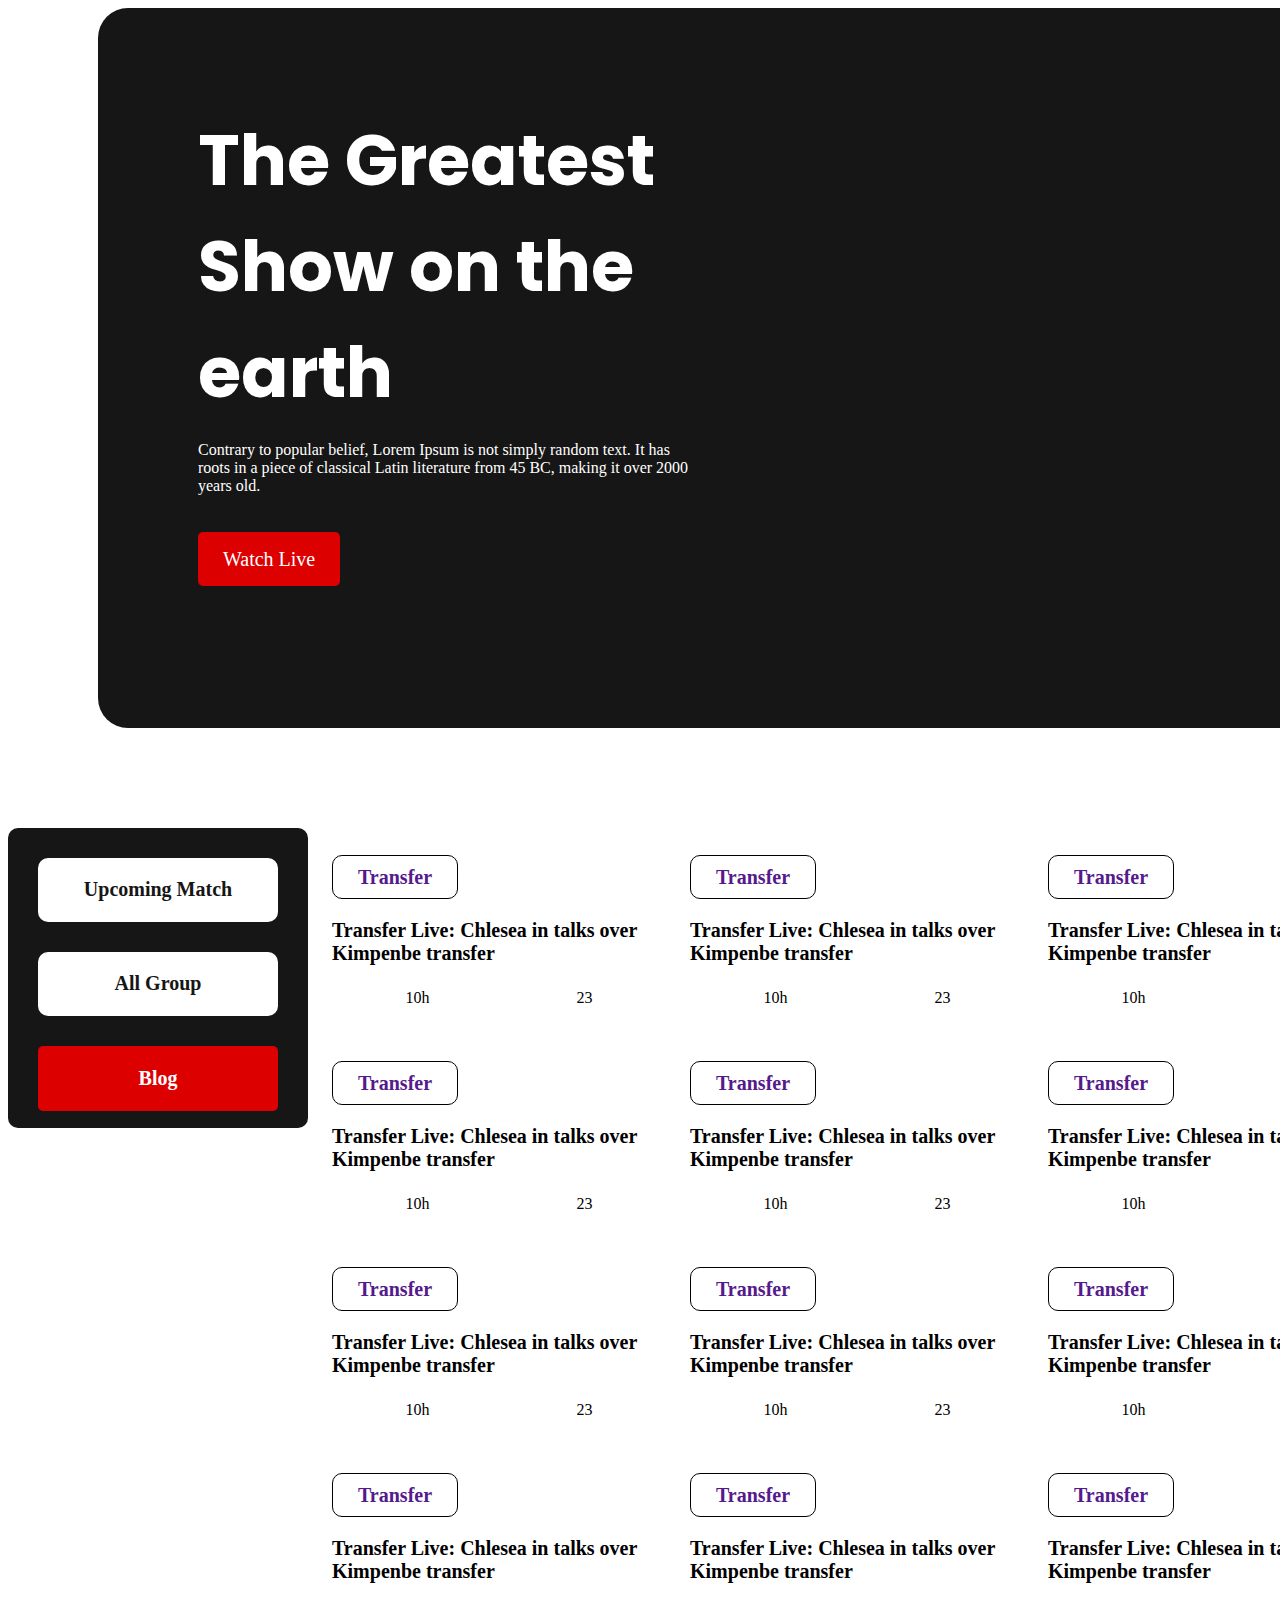
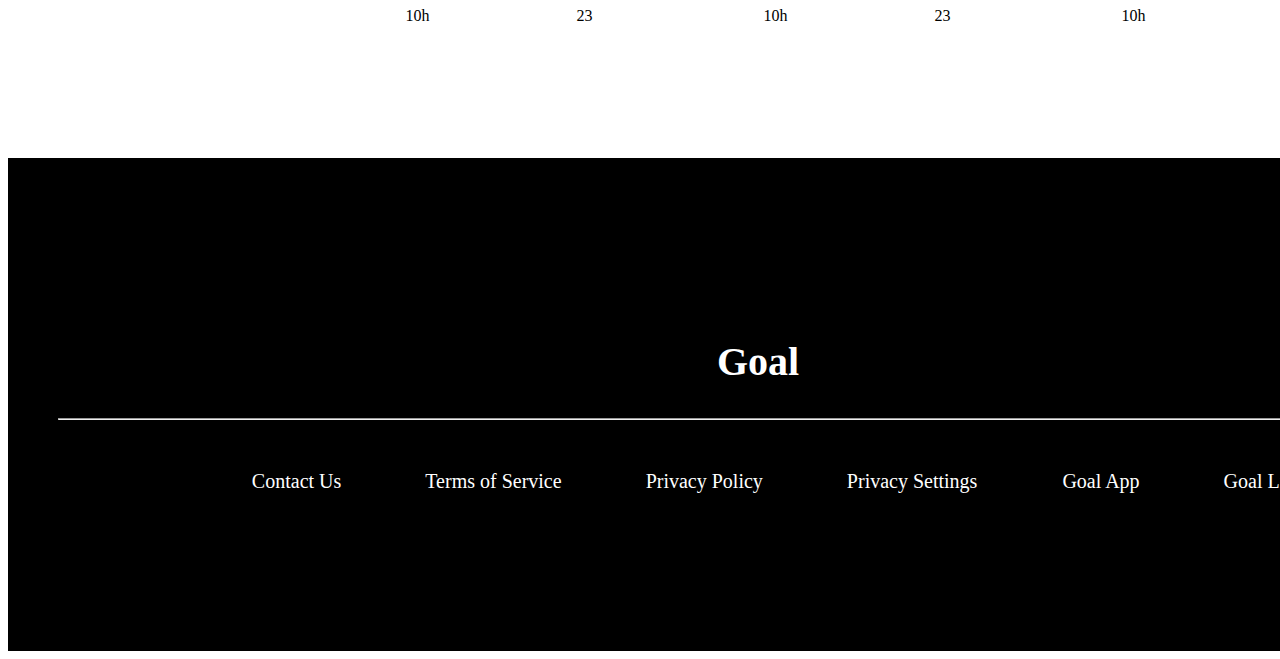
==== index.html @ fb4a3800 "done commit" ====
<!DOCTYPE html>
<html lang="en">

<head>
    <meta charset="UTF-8">
    <meta http-equiv="X-UA-Compatible" content="IE=edge">
    <meta name="viewport" content="width=device-width, initial-scale=1.0">
    <title>FIFA World Cup Qatar 2022™ </title>

    <!-- css link  -->
    <link rel="stylesheet" href="style.css">

    <!-- fontawesome  -->
    <script src="https://kit.fontawesome.com/a2f4f5e2c4.js" crossorigin="anonymous"></script>
</head>

<body>
    <header></header>
    <main>
        <!-- 1st container -->
        <section class="container">
            <div class="banner">
                <div class="banner-info">
                    <h2 class="banner-title">The Greatest Show on the earth</h2>
                    <p class="banner-details">Contrary to popular belief, Lorem Ipsum is not simply
                        random text. It has roots in a piece of classical Latin literature from 45 BC, making it over
                        2000 years old.</p><br>
                    <div><a class="banner-button" href="">Watch Live </a></div>
                </div>
                <div class="banner-image">
                    <img src="images/Banner Image.png" alt="">
                </div>
            </div>
        </section>

        <!-- blogs starts -->
        <section class="container">
            <div class="section-header">
                <div class="section-info">
                    <div class="group-section"><a class="match-button" href="index2.html">Upcoming Match</a>
                    </div>
                    <div class="group-section"><a class="match-button" href="">All Group</a></div>
                    <div class="group-section"><a id="blog-butt" href="">Blog</a></div>

                </div>
                <div class="blogs">
                    <div class="blog">
                        <div class="blog-image"><img src="images/Blog Image.png" alt=""></div>
                        <div><a class="blog-button" href="">Transfer</a></div>

                        <p class="blog-info">Transfer Live: Chlesea in talks over Kimpenbe transfer</p>
                        <div class="blog-details">
                            <div><i class="fa-regular fa-clock"></i>
                                <span>10h</span>
                            </div>
                            <div>
                                <i class="fa-regular fa-comment-dots"></i><span> 23</span>
                            </div>
                        </div>
                    </div>
                    <div class="blog">
                        <div class="blog-image"><img src="images/Blog Image.png" alt=""></div>
                        <div><a class="blog-button" href="">Transfer</a></div>

                        <p class="blog-info">Transfer Live: Chlesea in talks over Kimpenbe transfer</p>
                        <div class="blog-details">
                            <div><i class="fa-regular fa-clock"></i>
                                <span>10h</span>
                            </div>
                            <div>
                                <i class="fa-regular fa-comment-dots"></i><span> 23</span>
                            </div>
                        </div>
                    </div>
                    <div class="blog">
                        <div class="blog-image"><img src="images/Blog Image.png" alt=""></div>
                        <div><a class="blog-button" href="">Transfer</a></div>

                        <p class="blog-info">Transfer Live: Chlesea in talks over Kimpenbe transfer</p>
                        <div class="blog-details">
                            <div><i class="fa-regular fa-clock"></i>
                                <span>10h</span>
                            </div>
                            <div>
                                <i class="fa-regular fa-comment-dots"></i><span> 23</span>
                            </div>
                        </div>
                    </div>
                    <div class="blog">
                        <div class="blog-image"><img src="images/Blog Image.png" alt=""></div>
                        <div><a class="blog-button" href="">Transfer</a></div>

                        <p class="blog-info">Transfer Live: Chlesea in talks over Kimpenbe transfer</p>
                        <div class="blog-details">
                            <div><i class="fa-regular fa-clock"></i>
                                <span>10h</span>
                            </div>
                            <div>
                                <i class="fa-regular fa-comment-dots"></i><span> 23</span>
                            </div>
                        </div>
                    </div>
                    <div class="blog">
                        <div class="blog-image"><img src="images/Blog Image.png" alt=""></div>
                        <div><a class="blog-button" href="">Transfer</a></div>

                        <p class="blog-info">Transfer Live: Chlesea in talks over Kimpenbe transfer</p>
                        <div class="blog-details">
                            <div><i class="fa-regular fa-clock"></i>
                                <span>10h</span>
                            </div>
                            <div>
                                <i class="fa-regular fa-comment-dots"></i><span> 23</span>
                            </div>
                        </div>
                    </div>
                    <div class="blog">
                        <div class="blog-image"><img src="images/Blog Image.png" alt=""></div>
                        <div><a class="blog-button" href="">Transfer</a></div>

                        <p class="blog-info">Transfer Live: Chlesea in talks over Kimpenbe transfer</p>
                        <div class="blog-details">
                            <div><i class="fa-regular fa-clock"></i>
                                <span>10h</span>
                            </div>
                            <div>
                                <i class="fa-regular fa-comment-dots"></i><span> 23</span>
                            </div>
                        </div>
                    </div>
                    <div class="blog">
                        <div class="blog-image"><img src="images/Blog Image.png" alt=""></div>
                        <div><a class="blog-button" href="">Transfer</a></div>

                        <p class="blog-info">Transfer Live: Chlesea in talks over Kimpenbe transfer</p>
                        <div class="blog-details">
                            <div><i class="fa-regular fa-clock"></i>
                                <span>10h</span>
                            </div>
                            <div>
                                <i class="fa-regular fa-comment-dots"></i><span> 23</span>
                            </div>
                        </div>
                    </div>
                    <div class="blog">
                        <div class="blog-image"><img src="images/Blog Image.png" alt=""></div>
                        <div><a class="blog-button" href="">Transfer</a></div>

                        <p class="blog-info">Transfer Live: Chlesea in talks over Kimpenbe transfer</p>
                        <div class="blog-details">
                            <div><i class="fa-regular fa-clock"></i>
                                <span>10h</span>
                            </div>
                            <div>
                                <i class="fa-regular fa-comment-dots"></i><span> 23</span>
                            </div>
                        </div>
                    </div>
                    <div class="blog">
                        <div class="blog-image"><img src="images/Blog Image.png" alt=""></div>
                        <div><a class="blog-button" href="">Transfer</a></div>

                        <p class="blog-info">Transfer Live: Chlesea in talks over Kimpenbe transfer</p>
                        <div class="blog-details">
                            <div><i class="fa-regular fa-clock"></i>
                                <span>10h</span>
                            </div>
                            <div>
                                <i class="fa-regular fa-comment-dots"></i><span> 23</span>
                            </div>
                        </div>
                    </div>
                    <div class="blog">
                        <div class="blog-image"><img src="images/Blog Image.png" alt=""></div>
                        <div><a class="blog-button" href="">Transfer</a></div>

                        <p class="blog-info">Transfer Live: Chlesea in talks over Kimpenbe transfer</p>
                        <div class="blog-details">
                            <div><i class="fa-regular fa-clock"></i>
                                <span>10h</span>
                            </div>
                            <div>
                                <i class="fa-regular fa-comment-dots"></i><span> 23</span>
                            </div>
                        </div>
                    </div>
                    <div class="blog">
                        <div class="blog-image"><img src="images/Blog Image.png" alt=""></div>
                        <div><a class="blog-button" href="">Transfer</a></div>

                        <p class="blog-info">Transfer Live: Chlesea in talks over Kimpenbe transfer</p>
                        <div class="blog-details">
                            <div><i class="fa-regular fa-clock"></i>
                                <span>10h</span>
                            </div>
                            <div>
                                <i class="fa-regular fa-comment-dots"></i><span> 23</span>
                            </div>
                        </div>
                    </div>
                    <div class="blog">
                        <div class="blog-image"><img src="images/Blog Image.png" alt=""></div>
                        <div><a class="blog-button" href="">Transfer</a></div>

                        <p class="blog-info">Transfer Live: Chlesea in talks over Kimpenbe transfer</p>
                        <div class="blog-details">
                            <div><i class="fa-regular fa-clock"></i>
                                <span>10h</span>
                            </div>
                            <div>
                                <i class="fa-regular fa-comment-dots"></i><span> 23</span>
                            </div>
                        </div>
                    </div>





                </div>
            </div>


        </section>
        <section class="container">
            <footer class="footer-section">
                <h2 class="footer-title">Goal</h2>
                <hr>
                <div>
                    <ul class="footer-list">
                        <li>Contact Us</li>
                        <li>Terms of Service</li>
                        <li>Privacy Policy</li>
                        <li> Privacy Settings </li>
                        <li>Goal App</li>
                        <li> Goal Live</li>
                    </ul>
                </div>
                <div class="social-icon">
                    <i class="fa-brands fa-facebook-f"></i>
                    <i class="fa-brands fa-instagram"></i>
                    <i class="fa-brands fa-twitter-square"></i>
                </div>
            </footer>
        </section>
    </main>
</body>

</html>
---- style.css ----
/* google font */
@import url('https://fonts.googleapis.com/css2?family=Poppins:wght@400;500&family=Raleway:ital,wght@1,700&family=Trispace:wght@600&display=swap');

/* banner style */

main {
    margin: 0;
    padding: 0;
    width: 1500px;
}

/* 1st container */
.container {
    display: flex;
    justify-content: center;
}

.banner {
    display: flex;
    width: 1320px;
    height: 720px;
    background: #161616;
    border-radius: 30px;
}

.banner-info {
    margin: 100px 0px 100px 100px;
    width: 500px;
}

.banner-title {
    font-family: 'Poppins', sans-serif;
    font-weight: 700;
    color: #FFFFFF;
    font-size: 70px;
    margin: 0;
}

.banner-details {
    color: #FFFFFF;
    font-size: 16px;
    font-weight: 400;
    margin-top: 15px;
    margin-bottom: 35px;
}

.banner-button {
    margin: 0;
    border-radius: 5px;
    padding: 16px 25px;
    background-color: #DD0000;
    text-decoration: none;
    color: #FFFFFF;
    font-size: 20px;
    font-weight: 400;
}

.fa-chevrons-right {
    color: #FFFFFF;
}

.banner-image {
    width: 600px;
    height: 700px;
    margin-top: 0;

}

.banner-image img {
    width: 100%;
}

/*--------------------------------
------------- section info ------*/
.section-header {
    width: 100%;
    display: flex;
    margin-top: 100px;
}

.section-info {
    width: 20%;
    height: 300px;
    background: #161616;
    border-radius: 10px;
    display: block;
    margin-right: 24px;
}

.group-section {
    height: 64px;
    background: white;
    border-radius: 10px;
    margin: 30px;
}

.match-button {
    margin: 0;
    border-radius: 5px;
    padding: 20px 20px;
    color: #161616;
    font-size: 20px;
    font-weight: 600;
    font-size: 20px;
    display: block;
    text-decoration: none;
    text-align: center;
}

#blog-butt {
    margin: 0;
    border-radius: 5px;
    padding: 21px 20px;
    color: #FFFFFF;
    background-color: #DD0000;
    font-size: 20px;
    font-weight: 600;
    font-size: 20px;
    display: block;
    text-decoration: none;
    text-align: center;
}




/* blogs start  */

.blogs {
    width: 70%;
    display: grid;
    justify-content: center;
    grid-template-columns: repeat(3, 1fr);
    gap: 24px;
}


.blog-image {
    margin-bottom: 20PX;
}

.blog-button {
    margin: 0;
    border-radius: 5px;
    padding: 10px 25px;
    text-decoration: none;
    font-size: 20px;
    font-weight: 700;
    width: 100px;
    height: 32px;
    border: 1px solid black;
    border-radius: 10px;
}

.blog-info {
    font-size: 20px;
    font-weight: 600;
    margin-top: 30px;
    margin-bottom: 20px;
}

.blog-details {
    display: flex;
    align-items: center;
    justify-content: space-around;
    font-size: 16px;
    font-weight: 400;
    height: 25px;
    width: 100%
}

/* ---------------footer section-------- */

.footer-section {
    width: 1600px;
    background-color: black;
    text-align: center;
    padding: 50px;
    margin-top: 130px;
    color: #FFFFFF;
}

.footer-title {
    font-size: 40px;
    margin-top: 130px;
}

.footer-list {
    list-style-type: none;
    display: block;
    margin: 50px 50px;
}

.footer-list li {
    display: inline;
    font-size: 20px;
    text-align: center;
    padding: 40px;
}

.fa-brands {
    color: #FFFFFF;
    padding: 30px;
    font-size: 50px;
    margin: 30px;
}


/* Upcoming match  */
.match-info {
    margin: 50px 30px;
}

.match-team {
    display: flex;
    width: 100%;
    margin-left: 30px;
}

.match-vs {
    margin: 20px;
}

.match-details {
    margin: 50px;
    text-align: center;
}


/* media queries */
/* mobile devices */
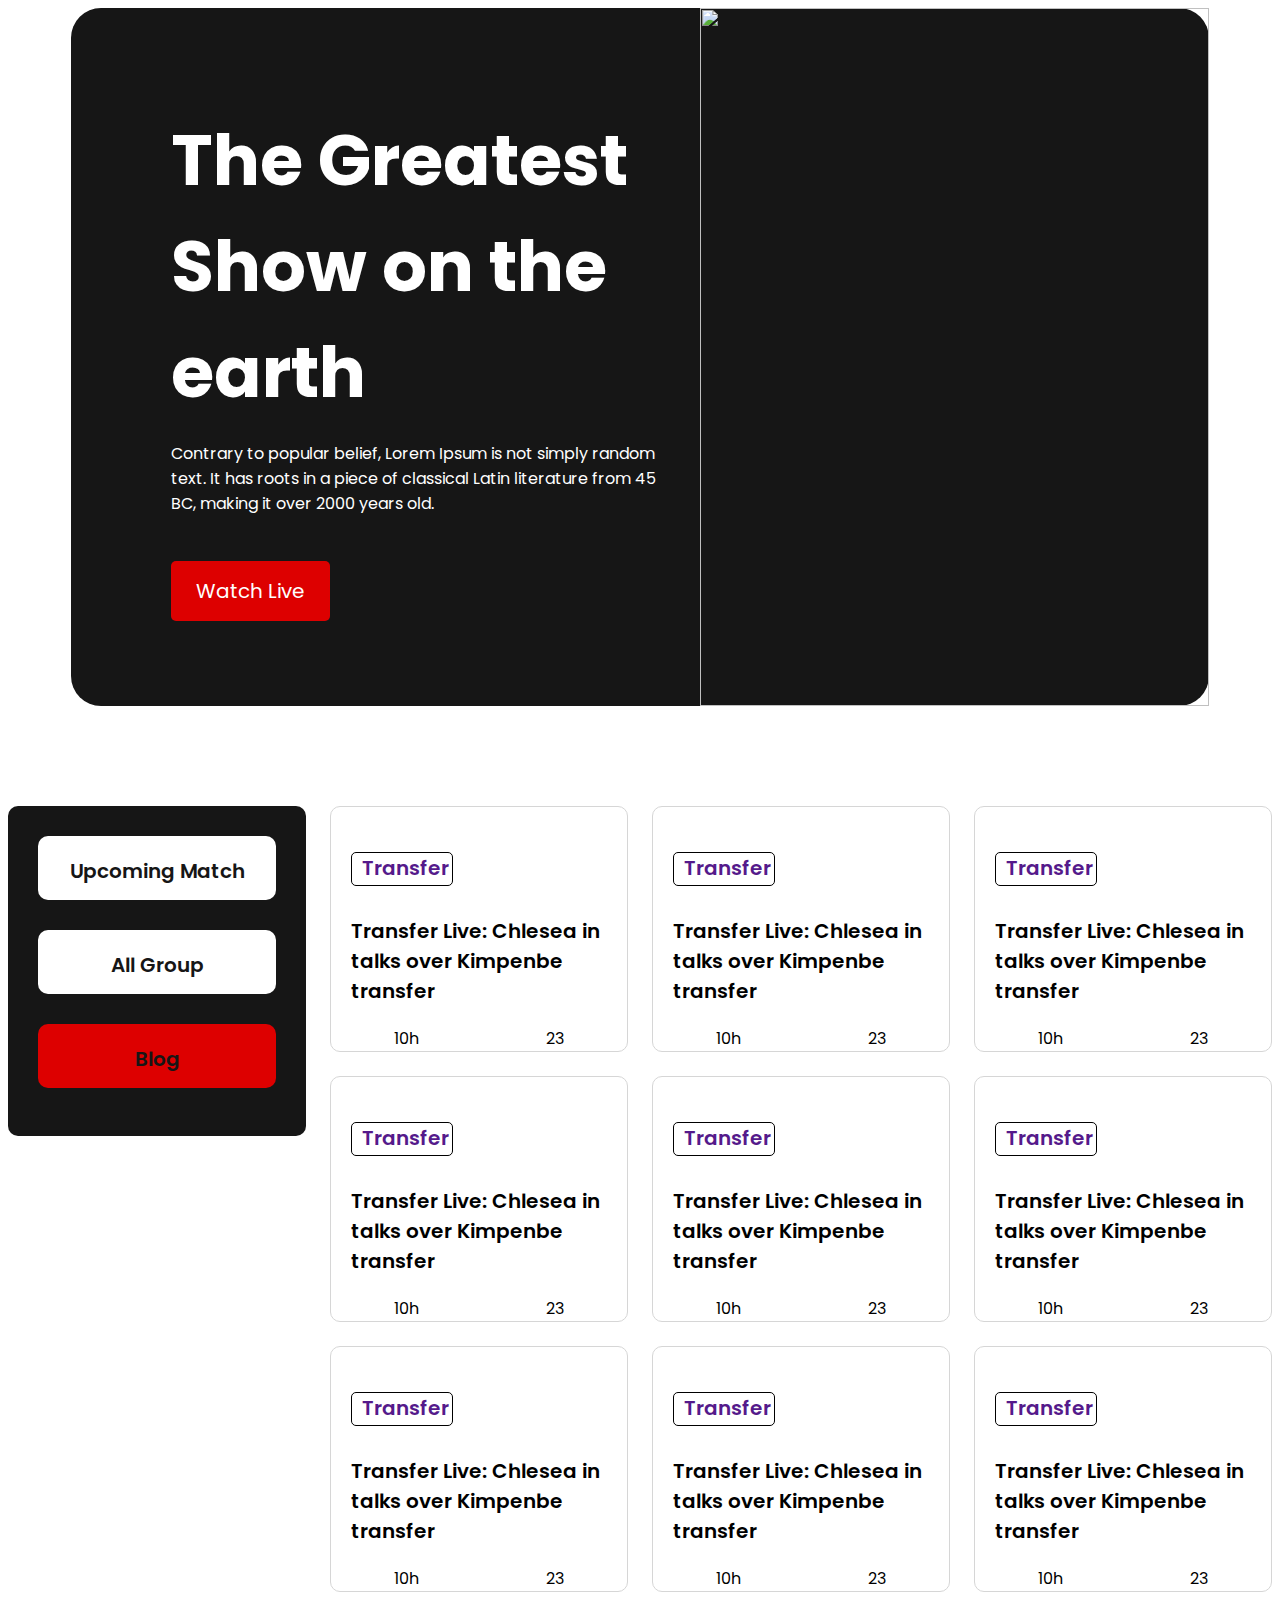
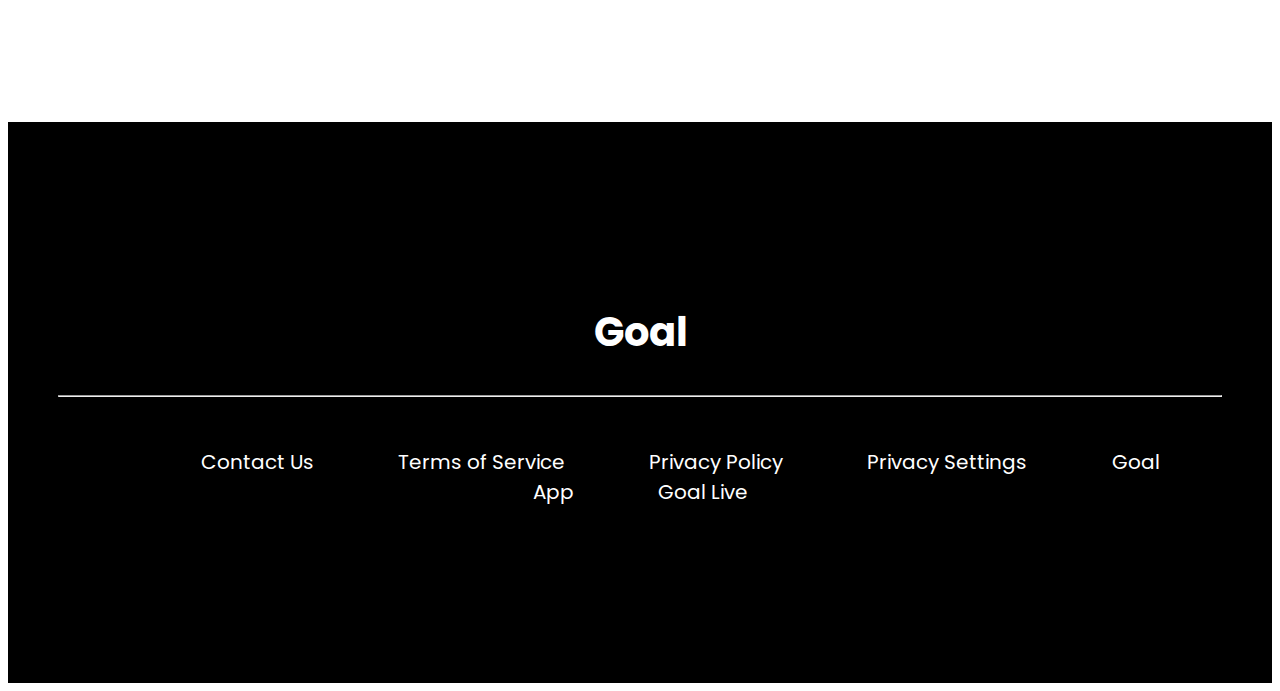
==== commit aee3a9cb: "tablet" ====
--- a/index.html
+++ b/index.html
@@ -35,172 +35,130 @@
 
         <!-- blogs starts -->
         <section class="container">
-            <div class="section-header">
+            <div class="section-details">
                 <div class="section-info">
                     <div class="group-section"><a class="match-button" href="index2.html">Upcoming Match</a>
                     </div>
                     <div class="group-section"><a class="match-button" href="">All Group</a></div>
-                    <div class="group-section"><a id="blog-butt" href="">Blog</a></div>
+                    <div class="group-section" id="red-button"><a class="match-button" href="">Blog</a></div>
 
                 </div>
                 <div class="blogs">
                     <div class="blog">
                         <div class="blog-image"><img src="images/Blog Image.png" alt=""></div>
-                        <div><a class="blog-button" href="">Transfer</a></div>
-
-                        <p class="blog-info">Transfer Live: Chlesea in talks over Kimpenbe transfer</p>
-                        <div class="blog-details">
-                            <div><i class="fa-regular fa-clock"></i>
-                                <span>10h</span>
-                            </div>
-                            <div>
-                                <i class="fa-regular fa-comment-dots"></i><span> 23</span>
-                            </div>
-                        </div>
-                    </div>
-                    <div class="blog">
-                        <div class="blog-image"><img src="images/Blog Image.png" alt=""></div>
-                        <div><a class="blog-button" href="">Transfer</a></div>
-
-                        <p class="blog-info">Transfer Live: Chlesea in talks over Kimpenbe transfer</p>
-                        <div class="blog-details">
-                            <div><i class="fa-regular fa-clock"></i>
-                                <span>10h</span>
-                            </div>
-                            <div>
-                                <i class="fa-regular fa-comment-dots"></i><span> 23</span>
-                            </div>
-                        </div>
-                    </div>
-                    <div class="blog">
-                        <div class="blog-image"><img src="images/Blog Image.png" alt=""></div>
-                        <div><a class="blog-button" href="">Transfer</a></div>
-
-                        <p class="blog-info">Transfer Live: Chlesea in talks over Kimpenbe transfer</p>
-                        <div class="blog-details">
-                            <div><i class="fa-regular fa-clock"></i>
-                                <span>10h</span>
-                            </div>
-                            <div>
-                                <i class="fa-regular fa-comment-dots"></i><span> 23</span>
-                            </div>
-                        </div>
-                    </div>
-                    <div class="blog">
-                        <div class="blog-image"><img src="images/Blog Image.png" alt=""></div>
-                        <div><a class="blog-button" href="">Transfer</a></div>
-
-                        <p class="blog-info">Transfer Live: Chlesea in talks over Kimpenbe transfer</p>
-                        <div class="blog-details">
-                            <div><i class="fa-regular fa-clock"></i>
-                                <span>10h</span>
-                            </div>
-                            <div>
-                                <i class="fa-regular fa-comment-dots"></i><span> 23</span>
-                            </div>
-                        </div>
-                    </div>
-                    <div class="blog">
-                        <div class="blog-image"><img src="images/Blog Image.png" alt=""></div>
-                        <div><a class="blog-button" href="">Transfer</a></div>
-
-                        <p class="blog-info">Transfer Live: Chlesea in talks over Kimpenbe transfer</p>
-                        <div class="blog-details">
-                            <div><i class="fa-regular fa-clock"></i>
-                                <span>10h</span>
-                            </div>
-                            <div>
-                                <i class="fa-regular fa-comment-dots"></i><span> 23</span>
-                            </div>
-                        </div>
-                    </div>
-                    <div class="blog">
-                        <div class="blog-image"><img src="images/Blog Image.png" alt=""></div>
-                        <div><a class="blog-button" href="">Transfer</a></div>
-
-                        <p class="blog-info">Transfer Live: Chlesea in talks over Kimpenbe transfer</p>
-                        <div class="blog-details">
-                            <div><i class="fa-regular fa-clock"></i>
-                                <span>10h</span>
-                            </div>
-                            <div>
-                                <i class="fa-regular fa-comment-dots"></i><span> 23</span>
-                            </div>
-                        </div>
-                    </div>
-                    <div class="blog">
-                        <div class="blog-image"><img src="images/Blog Image.png" alt=""></div>
-                        <div><a class="blog-button" href="">Transfer</a></div>
-
-                        <p class="blog-info">Transfer Live: Chlesea in talks over Kimpenbe transfer</p>
-                        <div class="blog-details">
-                            <div><i class="fa-regular fa-clock"></i>
-                                <span>10h</span>
-                            </div>
-                            <div>
-                                <i class="fa-regular fa-comment-dots"></i><span> 23</span>
-                            </div>
-                        </div>
-                    </div>
-                    <div class="blog">
-                        <div class="blog-image"><img src="images/Blog Image.png" alt=""></div>
-                        <div><a class="blog-button" href="">Transfer</a></div>
-
-                        <p class="blog-info">Transfer Live: Chlesea in talks over Kimpenbe transfer</p>
-                        <div class="blog-details">
-                            <div><i class="fa-regular fa-clock"></i>
-                                <span>10h</span>
-                            </div>
-                            <div>
-                                <i class="fa-regular fa-comment-dots"></i><span> 23</span>
-                            </div>
-                        </div>
-                    </div>
-                    <div class="blog">
-                        <div class="blog-image"><img src="images/Blog Image.png" alt=""></div>
-                        <div><a class="blog-button" href="">Transfer</a></div>
-
-                        <p class="blog-info">Transfer Live: Chlesea in talks over Kimpenbe transfer</p>
-                        <div class="blog-details">
-                            <div><i class="fa-regular fa-clock"></i>
-                                <span>10h</span>
-                            </div>
-                            <div>
-                                <i class="fa-regular fa-comment-dots"></i><span> 23</span>
-                            </div>
-                        </div>
-                    </div>
-                    <div class="blog">
-                        <div class="blog-image"><img src="images/Blog Image.png" alt=""></div>
-                        <div><a class="blog-button" href="">Transfer</a></div>
-
-                        <p class="blog-info">Transfer Live: Chlesea in talks over Kimpenbe transfer</p>
-                        <div class="blog-details">
-                            <div><i class="fa-regular fa-clock"></i>
-                                <span>10h</span>
-                            </div>
-                            <div>
-                                <i class="fa-regular fa-comment-dots"></i><span> 23</span>
-                            </div>
-                        </div>
-                    </div>
-                    <div class="blog">
-                        <div class="blog-image"><img src="images/Blog Image.png" alt=""></div>
-                        <div><a class="blog-button" href="">Transfer</a></div>
-
-                        <p class="blog-info">Transfer Live: Chlesea in talks over Kimpenbe transfer</p>
-                        <div class="blog-details">
-                            <div><i class="fa-regular fa-clock"></i>
-                                <span>10h</span>
-                            </div>
-                            <div>
-                                <i class="fa-regular fa-comment-dots"></i><span> 23</span>
-                            </div>
-                        </div>
-                    </div>
-                    <div class="blog">
-                        <div class="blog-image"><img src="images/Blog Image.png" alt=""></div>
-                        <div><a class="blog-button" href="">Transfer</a></div>
+                        <div class="blog-button"><a href="">Transfer</a></div>
+
+                        <p class="blog-info">Transfer Live: Chlesea in talks over Kimpenbe transfer</p>
+                        <div class="blog-details">
+                            <div><i class="fa-regular fa-clock"></i>
+                                <span>10h</span>
+                            </div>
+                            <div>
+                                <i class="fa-regular fa-comment-dots"></i><span> 23</span>
+                            </div>
+                        </div>
+                    </div>
+                    <div class="blog">
+                        <div class="blog-image"><img src="images/Blog Image.png" alt=""></div>
+                        <div class="blog-button"><a href="">Transfer</a></div>
+
+                        <p class="blog-info">Transfer Live: Chlesea in talks over Kimpenbe transfer</p>
+                        <div class="blog-details">
+                            <div><i class="fa-regular fa-clock"></i>
+                                <span>10h</span>
+                            </div>
+                            <div>
+                                <i class="fa-regular fa-comment-dots"></i><span> 23</span>
+                            </div>
+                        </div>
+                    </div>
+                    <div class="blog">
+                        <div class="blog-image"><img src="images/Blog Image.png" alt=""></div>
+                        <div class="blog-button"><a href="">Transfer</a></div>
+
+                        <p class="blog-info">Transfer Live: Chlesea in talks over Kimpenbe transfer</p>
+                        <div class="blog-details">
+                            <div><i class="fa-regular fa-clock"></i>
+                                <span>10h</span>
+                            </div>
+                            <div>
+                                <i class="fa-regular fa-comment-dots"></i><span> 23</span>
+                            </div>
+                        </div>
+                    </div>
+                    <div class="blog">
+                        <div class="blog-image"><img src="images/Blog Image.png" alt=""></div>
+                        <div class="blog-button"><a href="">Transfer</a></div>
+
+                        <p class="blog-info">Transfer Live: Chlesea in talks over Kimpenbe transfer</p>
+                        <div class="blog-details">
+                            <div><i class="fa-regular fa-clock"></i>
+                                <span>10h</span>
+                            </div>
+                            <div>
+                                <i class="fa-regular fa-comment-dots"></i><span> 23</span>
+                            </div>
+                        </div>
+                    </div>
+                    <div class="blog">
+                        <div class="blog-image"><img src="images/Blog Image.png" alt=""></div>
+                        <div class="blog-button"><a href="">Transfer</a></div>
+
+                        <p class="blog-info">Transfer Live: Chlesea in talks over Kimpenbe transfer</p>
+                        <div class="blog-details">
+                            <div><i class="fa-regular fa-clock"></i>
+                                <span>10h</span>
+                            </div>
+                            <div>
+                                <i class="fa-regular fa-comment-dots"></i><span> 23</span>
+                            </div>
+                        </div>
+                    </div>
+                    <div class="blog">
+                        <div class="blog-image"><img src="images/Blog Image.png" alt=""></div>
+                        <div class="blog-button"><a href="">Transfer</a></div>
+
+                        <p class="blog-info">Transfer Live: Chlesea in talks over Kimpenbe transfer</p>
+                        <div class="blog-details">
+                            <div><i class="fa-regular fa-clock"></i>
+                                <span>10h</span>
+                            </div>
+                            <div>
+                                <i class="fa-regular fa-comment-dots"></i><span> 23</span>
+                            </div>
+                        </div>
+                    </div>
+                    <div class="blog">
+                        <div class="blog-image"><img src="images/Blog Image.png" alt=""></div>
+                        <div class="blog-button"><a href="">Transfer</a></div>
+
+                        <p class="blog-info">Transfer Live: Chlesea in talks over Kimpenbe transfer</p>
+                        <div class="blog-details">
+                            <div><i class="fa-regular fa-clock"></i>
+                                <span>10h</span>
+                            </div>
+                            <div>
+                                <i class="fa-regular fa-comment-dots"></i><span> 23</span>
+                            </div>
+                        </div>
+                    </div>
+                    <div class="blog">
+                        <div class="blog-image"><img src="images/Blog Image.png" alt=""></div>
+                        <div class="blog-button"><a href="">Transfer</a></div>
+
+                        <p class="blog-info">Transfer Live: Chlesea in talks over Kimpenbe transfer</p>
+                        <div class="blog-details">
+                            <div><i class="fa-regular fa-clock"></i>
+                                <span>10h</span>
+                            </div>
+                            <div>
+                                <i class="fa-regular fa-comment-dots"></i><span> 23</span>
+                            </div>
+                        </div>
+                    </div>
+                    <div class="blog">
+                        <div class="blog-image"><img src="images/Blog Image.png" alt=""></div>
+                        <div class="blog-button"><a href="">Transfer</a></div>
 
                         <p class="blog-info">Transfer Live: Chlesea in talks over Kimpenbe transfer</p>
                         <div class="blog-details">
--- a/style.css
+++ b/style.css
@@ -6,30 +6,30 @@
 main {
     margin: 0;
     padding: 0;
-    width: 1500px;
-}
-
-/* 1st container */
+    width: 100%;
+}
+
 .container {
     display: flex;
     justify-content: center;
-}
+    font-family: 'Poppins', sans-serif;
+}
+
+/*---------------- 1st container-------- */
 
 .banner {
     display: flex;
-    width: 1320px;
-    height: 720px;
+    width: 90%;
     background: #161616;
     border-radius: 30px;
 }
 
 .banner-info {
     margin: 100px 0px 100px 100px;
-    width: 500px;
+    width: 45%;
 }
 
 .banner-title {
-    font-family: 'Poppins', sans-serif;
     font-weight: 700;
     color: #FFFFFF;
     font-size: 70px;
@@ -60,31 +60,34 @@
 }
 
 .banner-image {
-    width: 600px;
-    height: 700px;
+    width: 45%;
     margin-top: 0;
-
-}
-
-.banner-image img {
-    width: 100%;
+    margin-left: 20px;
+    height: 100%;
+}
+
+.banner-image>img {
+    width: 100%;
+    height: 100%;
 }
 
 /*--------------------------------
 ------------- section info ------*/
-.section-header {
-    width: 100%;
+.section-details {
+    width: 1320px;
     display: flex;
     margin-top: 100px;
 }
 
 .section-info {
-    width: 20%;
+    width: 400px;
     height: 300px;
     background: #161616;
     border-radius: 10px;
     display: block;
     margin-right: 24px;
+    padding-bottom: 30px;
+
 }
 
 .group-section {
@@ -107,49 +110,51 @@
     text-align: center;
 }
 
-#blog-butt {
-    margin: 0;
-    border-radius: 5px;
-    padding: 21px 20px;
-    color: #FFFFFF;
+#red-button {
     background-color: #DD0000;
-    font-size: 20px;
-    font-weight: 600;
-    font-size: 20px;
-    display: block;
-    text-decoration: none;
-    text-align: center;
-}
-
+}
 
 
 
 /* blogs start  */
 
 .blogs {
-    width: 70%;
+    width: 100%;
     display: grid;
     justify-content: center;
     grid-template-columns: repeat(3, 1fr);
     gap: 24px;
-}
-
+    margin: 0;
+    padding: 0;
+}
+
+.blog {
+    border-radius: 10px;
+    border: 1px solid rgb(214, 214, 214);
+}
 
 .blog-image {
     margin-bottom: 20PX;
 }
 
+.blog-image img {
+    width: 100%;
+}
+
 .blog-button {
-    margin: 0;
+    margin: 20px;
     border-radius: 5px;
-    padding: 10px 25px;
-    text-decoration: none;
-    font-size: 20px;
-    font-weight: 700;
     width: 100px;
     height: 32px;
     border: 1px solid black;
-    border-radius: 10px;
+}
+
+.blog-button a {
+    text-decoration: none;
+    font-size: 20px;
+    font-weight: 600;
+    margin: 10px;
+    text-align: center;
 }
 
 .blog-info {
@@ -157,6 +162,7 @@
     font-weight: 600;
     margin-top: 30px;
     margin-bottom: 20px;
+    margin-left: 20px;
 }
 
 .blog-details {
@@ -172,7 +178,7 @@
 /* ---------------footer section-------- */
 
 .footer-section {
-    width: 1600px;
+    width: 100%;
     background-color: black;
     text-align: center;
     padding: 50px;
@@ -208,13 +214,15 @@
 
 /* Upcoming match  */
 .match-info {
-    margin: 50px 30px;
+    display: grid;
+    align-items: center;
+    justify-content: center;
+    margin: 60px 30px;
 }
 
 .match-team {
     display: flex;
     width: 100%;
-    margin-left: 30px;
 }
 
 .match-vs {
@@ -222,10 +230,56 @@
 }
 
 .match-details {
-    margin: 50px;
     text-align: center;
 }
 
 
 /* media queries */
-/* mobile devices */+/* mobile devices */
+@media only screen and (max-width:688px) {
+    .banner {
+        width: 100%;
+        height: 100%;
+
+    }
+}
+
+@media only screen and (min-width:689px) and (max-width:992px) {
+
+    .banner,
+    .section-details {
+        width: 90%;
+    }
+
+    .section-details {
+        margin: 0;
+        display: flex;
+        flex-direction: column;
+    }
+
+    .section-info {
+        display: flex;
+        gap: 22px;
+        width: 90%;
+        height: 100px;
+        margin: 30px;
+        padding: 0;
+        background-color: #FFFFFF;
+    }
+
+
+    .group-section {
+        width: 35%;
+        height: 90px;
+        border: 1px solid #E8E8E8;
+        display: flex;
+        justify-content: center;
+        align-items: center;
+        margin: 0;
+
+    }
+
+    .blogs {
+        grid-template-columns: repeat(2, 1fr);
+    }
+}